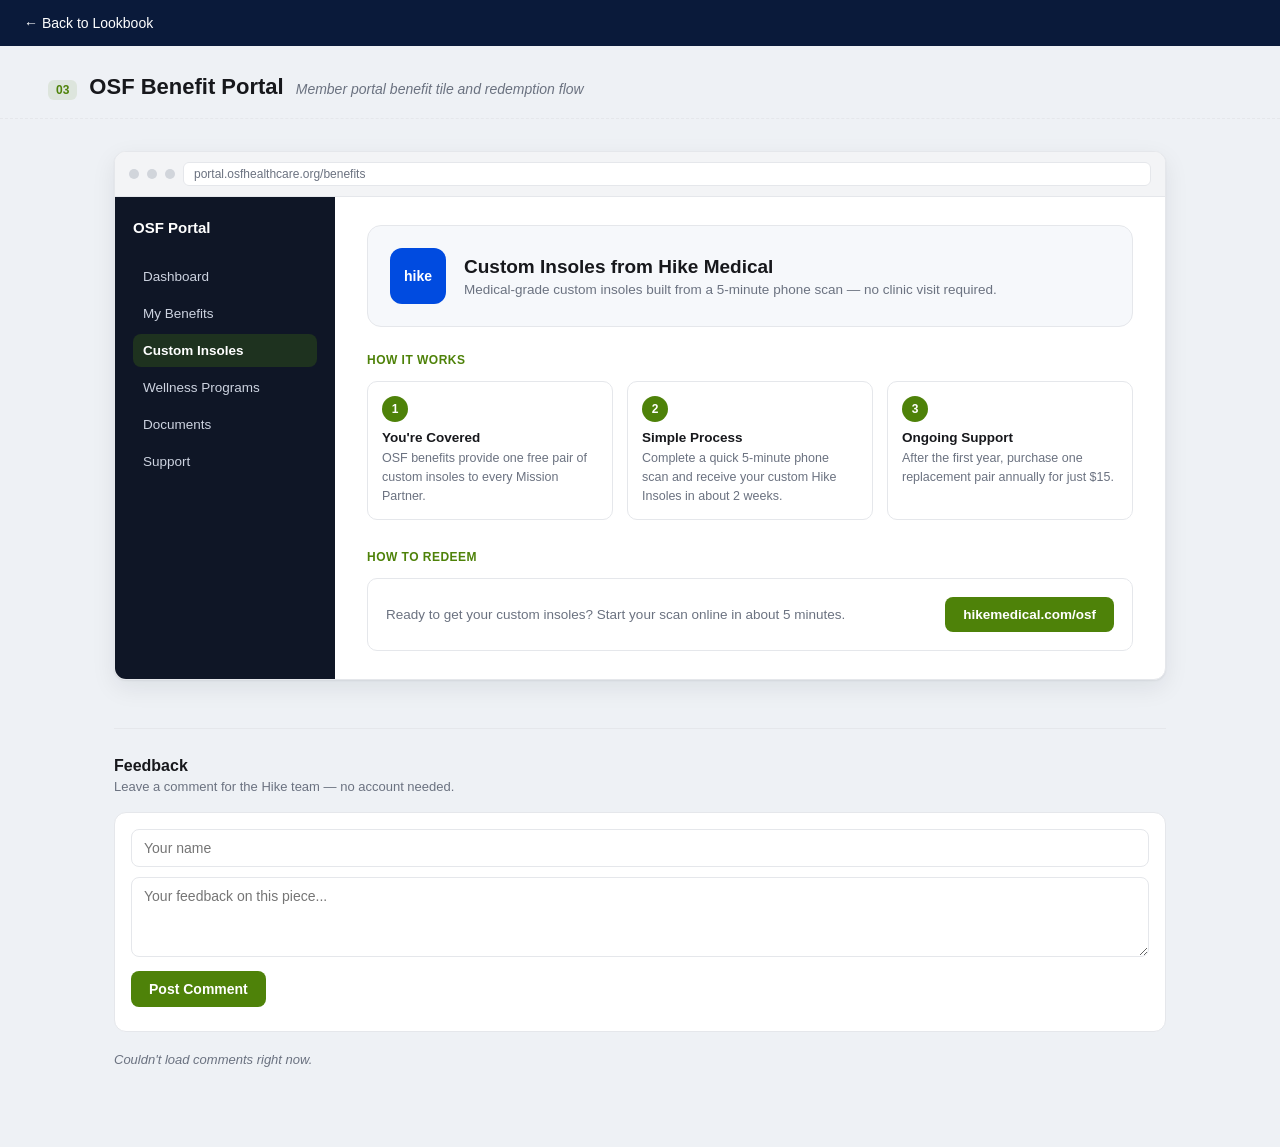
==== benefit-portal.html @ 9d8473a4 "Create benefit-portal.html" ====
<!DOCTYPE html>
<html lang="en">
<head>
<meta charset="UTF-8">
<meta name="viewport" content="width=device-width,initial-scale=1">
<title>OSF × Hike Medical — Benefit Portal Review</title>
<link rel="stylesheet" href="css/style.css">
<style>
  .bp-shell { display:grid; grid-template-columns: 220px 1fr; min-height: 480px; }
  .bp-side { background:#0f1626; color:#cdd3e0; padding:22px 18px; }
  .bp-side .brand { font-weight:800; color:#fff; font-size:15px; margin-bottom:24px; }
  .bp-side .item { padding:9px 10px; border-radius:8px; font-size:13.5px; margin-bottom:4px; }
  .bp-side .item.active { background: rgba(78,130,9,0.25); color:#fff; font-weight:700; }
  .bp-main { padding: 28px 32px; }
  .bp-tile { background:#f6f8fb; border:1px solid var(--border); border-radius:14px; padding:22px; display:flex; gap:18px; align-items:center; margin-bottom:26px; }
  .bp-logo { width:56px; height:56px; border-radius:12px; background:#004be0; color:#fff; display:flex; align-items:center; justify-content:center; font-weight:800; font-size:14px; flex-shrink:0; }
  .bp-tile h2 { margin:0 0 4px; font-size:19px; }
  .bp-tile p { margin:0; font-size:13.5px; color:var(--text-gray); }
  .bp-section h3 { font-size:12px; text-transform:uppercase; letter-spacing:.04em; color:var(--osf-green); margin:0 0 14px; }
  .bp-steps { display:grid; grid-template-columns: repeat(3,1fr); gap:14px; margin-bottom:30px; }
  .bp-step { background:#fff; border:1px solid var(--border); border-radius:10px; padding:14px; }
  .bp-step .n { width:26px; height:26px; border-radius:50%; background:var(--osf-green); color:#fff; font-weight:800; font-size:12px; display:flex; align-items:center; justify-content:center; margin-bottom:8px; }
  .bp-step b { font-size:13.5px; display:block; margin-bottom:4px; }
  .bp-step p { font-size:12.5px; color:var(--text-gray); margin:0; line-height:1.5; }
  .bp-redeem { background:#fff; border:1px solid var(--border); border-radius:10px; padding:18px; display:flex; align-items:center; justify-content:space-between; flex-wrap:wrap; gap:12px; }
  .bp-redeem p { margin:0; font-size:13.5px; color:var(--text-gray); }
  .bp-redeem a { background:var(--osf-green); color:#fff; font-weight:700; font-size:13.5px; padding:10px 18px; border-radius:8px; }
  @media (max-width:700px){ .bp-shell{grid-template-columns:1fr;} .bp-side{display:none;} .bp-steps{grid-template-columns:1fr;} }
</style>
</head>
<body>

<div class="subpage-bar"><a href="index.html">← Back to Lookbook</a></div>
<div class="subpage-title">
  <span class="num">03</span>
  <h2>OSF Benefit Portal</h2>
  <span class="desc">Member portal benefit tile and redemption flow</span>
</div>

<div class="subpage-content">
  <div class="frame">
    <div class="frame-chrome"><span class="dot"></span><span class="dot"></span><span class="dot"></span><span class="url-bar">portal.osfhealthcare.org/benefits</span></div>
    <div class="bp-shell">
      <div class="bp-side">
        <div class="brand">OSF Portal</div>
        <div class="item">Dashboard</div>
        <div class="item">My Benefits</div>
        <div class="item active">Custom Insoles</div>
        <div class="item">Wellness Programs</div>
        <div class="item">Documents</div>
        <div class="item">Support</div>
      </div>
      <div class="bp-main">
        <div class="bp-tile">
          <div class="bp-logo">hike</div>
          <div>
            <h2>Custom Insoles from Hike Medical</h2>
            <p>Medical-grade custom insoles built from a 5-minute phone scan — no clinic visit required.</p>
          </div>
        </div>

        <div class="bp-section">
          <h3>How It Works</h3>
          <div class="bp-steps">
            <div class="bp-step"><div class="n">1</div><b>You're Covered</b><p>OSF benefits provide one free pair of custom insoles to every Mission Partner.</p></div>
            <div class="bp-step"><div class="n">2</div><b>Simple Process</b><p>Complete a quick 5-minute phone scan and receive your custom Hike Insoles in about 2 weeks.</p></div>
            <div class="bp-step"><div class="n">3</div><b>Ongoing Support</b><p>After the first year, purchase one replacement pair annually for just $15.</p></div>
          </div>
        </div>

        <div class="bp-section">
          <h3>How to Redeem</h3>
          <div class="bp-redeem">
            <p>Ready to get your custom insoles? Start your scan online in about 5 minutes.</p>
            <a>hikemedical.com/osf</a>
          </div>
        </div>
      </div>
    </div>
  </div>

  <div id="comments-root" data-page="benefit-portal"></div>
</div>

<script src="js/comments-config.js"></script>
<script src="js/comments.js"></script>
</body>
</html>
---- css/style.css ----
/* OSF Lookbook — shared styles */

:root {
  --navy: #0a1a3a;
  --bg: #eef1f5;
  --card-bg: #ffffff;
  --text-dark: #17181c;
  --text-gray: #6b7280;
  --border: #e5e7eb;
  --osf-green: #4e8209;
  --osf-green-dark: #3a6207;
}

* { box-sizing: border-box; }

body {
  margin: 0;
  font-family: -apple-system, BlinkMacSystemFont, "Segoe UI", Helvetica, Arial, sans-serif;
  background: var(--bg);
  color: var(--text-dark);
}

a { color: inherit; text-decoration: none; }

/* Top bar on hub */
.hub-header {
  background: var(--navy);
  color: #fff;
  padding: 40px 48px;
}
.hub-header h1 {
  margin: 0 0 6px;
  font-size: 34px;
  font-weight: 800;
}
.hub-header p {
  margin: 0;
  color: #b7c0d6;
  font-size: 15px;
}

/* Top bar on sub-pages */
.subpage-bar {
  background: var(--navy);
  padding: 14px 24px;
}
.subpage-bar a {
  color: #fff;
  font-size: 14px;
  font-weight: 500;
}
.subpage-bar a:hover { text-decoration: underline; }

.subpage-title {
  display: flex;
  align-items: baseline;
  gap: 12px;
  padding: 28px 48px 18px;
  border-bottom: 1px dashed var(--border);
  flex-wrap: wrap;
}
.subpage-title .num {
  font-size: 12px;
  font-weight: 700;
  color: var(--osf-green);
  background: rgba(78,130,9,0.1);
  padding: 3px 8px;
  border-radius: 6px;
}
.subpage-title h2 {
  margin: 0;
  font-size: 22px;
  font-weight: 800;
}
.subpage-title .desc {
  color: var(--text-gray);
  font-style: italic;
  font-size: 14px;
}

.subpage-content {
  max-width: 1100px;
  margin: 32px auto 80px;
  padding: 0 24px;
}

/* Hub grid */
.grid {
  display: grid;
  grid-template-columns: repeat(3, 1fr);
  gap: 20px;
  max-width: 1150px;
  margin: 40px auto;
  padding: 0 24px;
}
@media (max-width: 900px) {
  .grid { grid-template-columns: repeat(2, 1fr); }
}
@media (max-width: 600px) {
  .grid { grid-template-columns: 1fr; }
}

.card {
  background: var(--card-bg);
  border-radius: 14px;
  padding: 22px 22px 24px;
  box-shadow: 0 1px 2px rgba(16,24,40,0.06), 0 1px 3px rgba(16,24,40,0.08);
  transition: transform .15s ease, box-shadow .15s ease;
  display: block;
}
.card:hover {
  transform: translateY(-2px);
  box-shadow: 0 4px 14px rgba(16,24,40,0.12);
}
.card .label {
  font-size: 11px;
  font-weight: 800;
  letter-spacing: 0.06em;
  color: var(--osf-green);
  text-transform: uppercase;
  margin-bottom: 8px;
  display: block;
}
.card h3 {
  margin: 0 0 8px;
  font-size: 18px;
  font-weight: 800;
}
.card p {
  margin: 0;
  font-size: 13.5px;
  color: var(--text-gray);
  line-height: 1.45;
}

/* Generic mockup frame (browser-chrome style) */
.frame {
  background: #fff;
  border-radius: 12px;
  overflow: hidden;
  box-shadow: 0 1px 2px rgba(16,24,40,0.06), 0 8px 24px rgba(16,24,40,0.08);
  border: 1px solid var(--border);
}
.frame-chrome {
  background: #f3f4f6;
  border-bottom: 1px solid var(--border);
  padding: 10px 14px;
  display: flex;
  align-items: center;
  gap: 8px;
}
.frame-chrome .dot {
  width: 10px; height: 10px; border-radius: 50%; background: #d1d5db;
}
.frame-chrome .url-bar {
  flex: 1;
  background: #fff;
  border: 1px solid var(--border);
  border-radius: 6px;
  padding: 4px 10px;
  font-size: 12px;
  color: var(--text-gray);
}

/* Comment widget */
.comments-block {
  margin-top: 48px;
  border-top: 1px solid var(--border);
  padding-top: 28px;
}
.comments-block h3 {
  font-size: 16px;
  font-weight: 800;
  margin: 0 0 4px;
}
.comments-block .sub {
  font-size: 13px;
  color: var(--text-gray);
  margin: 0 0 18px;
}
.comment-form {
  background: #fff;
  border: 1px solid var(--border);
  border-radius: 12px;
  padding: 16px;
  margin-bottom: 20px;
}
.comment-form input,
.comment-form textarea {
  width: 100%;
  font-family: inherit;
  font-size: 14px;
  padding: 10px 12px;
  border: 1px solid var(--border);
  border-radius: 8px;
  margin-bottom: 10px;
  resize: vertical;
}
.comment-form textarea { min-height: 80px; }
.comment-form button {
  background: var(--osf-green);
  color: #fff;
  border: none;
  padding: 10px 18px;
  border-radius: 8px;
  font-size: 14px;
  font-weight: 700;
  cursor: pointer;
}
.comment-form button:hover { background: var(--osf-green-dark); }
.comment-form button:disabled { opacity: 0.6; cursor: default; }
.comment-status {
  font-size: 13px;
  margin-top: 8px;
  color: var(--text-gray);
}
.comment-list { display: flex; flex-direction: column; gap: 12px; }
.comment-item {
  background: #fff;
  border: 1px solid var(--border);
  border-radius: 10px;
  padding: 12px 14px;
}
.comment-item .meta {
  display: flex;
  justify-content: space-between;
  font-size: 12px;
  color: var(--text-gray);
  margin-bottom: 4px;
}
.comment-item .name { font-weight: 700; color: var(--text-dark); }
.comment-item .text { font-size: 14px; line-height: 1.5; white-space: pre-wrap; }
.comment-empty { font-size: 13px; color: var(--text-gray); font-style: italic; }
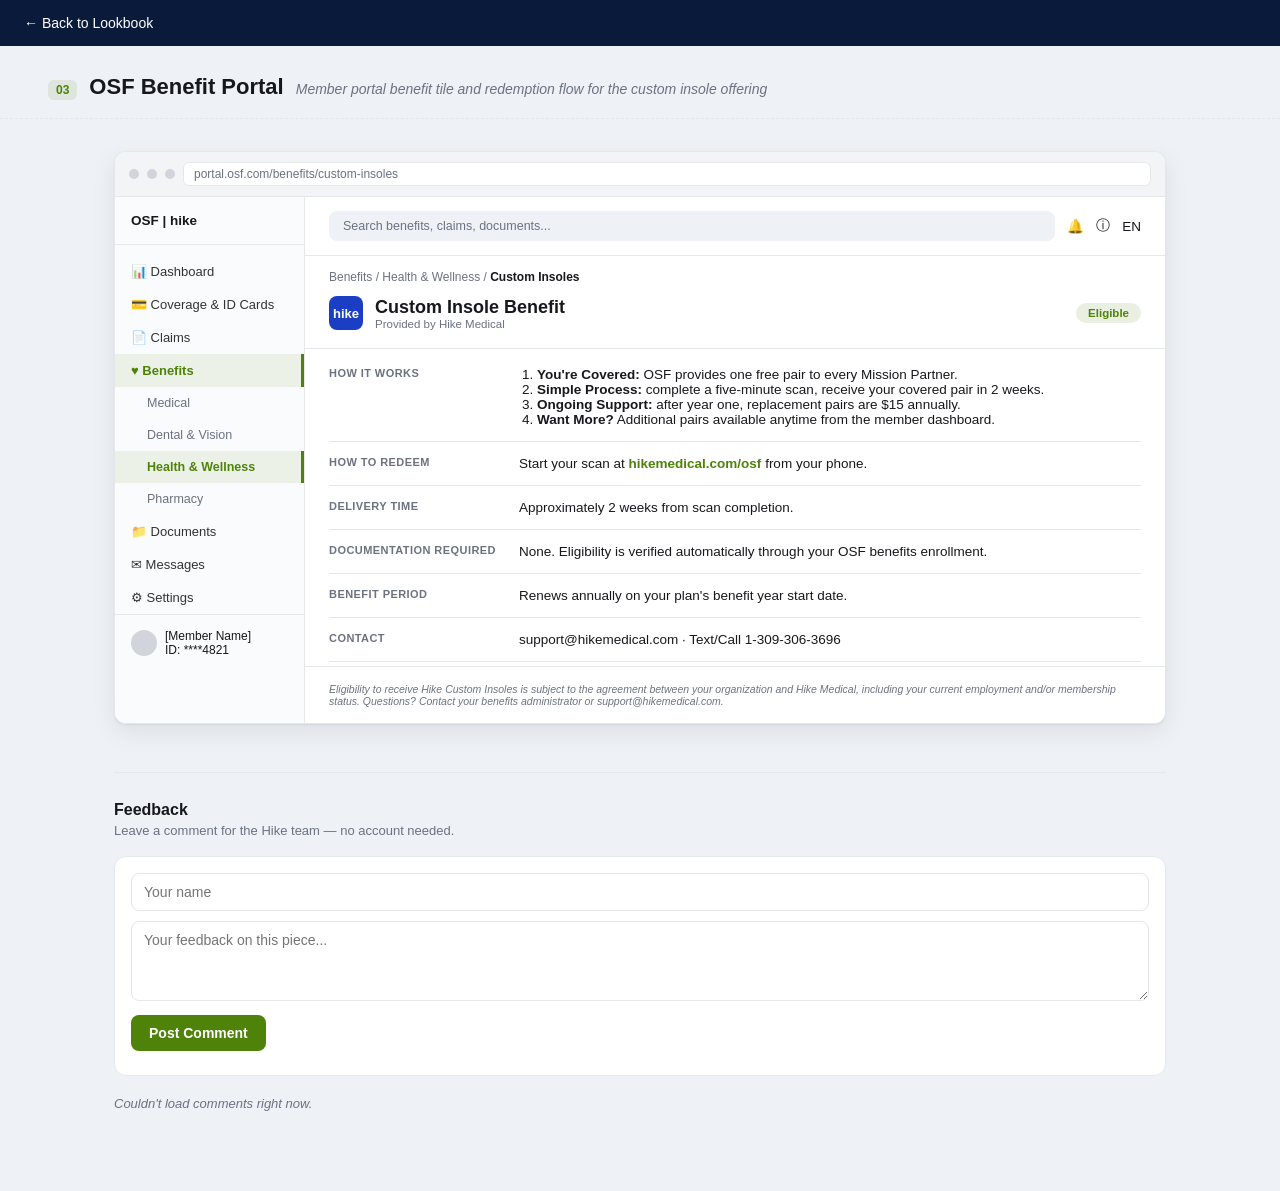
==== commit f489ba88: "Update benefit-portal.html" ====
--- a/benefit-portal.html
+++ b/benefit-portal.html
@@ -6,26 +6,34 @@
 <title>OSF × Hike Medical — Benefit Portal Review</title>
 <link rel="stylesheet" href="css/style.css">
 <style>
-  .bp-shell { display:grid; grid-template-columns: 220px 1fr; min-height: 480px; }
-  .bp-side { background:#0f1626; color:#cdd3e0; padding:22px 18px; }
-  .bp-side .brand { font-weight:800; color:#fff; font-size:15px; margin-bottom:24px; }
-  .bp-side .item { padding:9px 10px; border-radius:8px; font-size:13.5px; margin-bottom:4px; }
-  .bp-side .item.active { background: rgba(78,130,9,0.25); color:#fff; font-weight:700; }
-  .bp-main { padding: 28px 32px; }
-  .bp-tile { background:#f6f8fb; border:1px solid var(--border); border-radius:14px; padding:22px; display:flex; gap:18px; align-items:center; margin-bottom:26px; }
-  .bp-logo { width:56px; height:56px; border-radius:12px; background:#004be0; color:#fff; display:flex; align-items:center; justify-content:center; font-weight:800; font-size:14px; flex-shrink:0; }
-  .bp-tile h2 { margin:0 0 4px; font-size:19px; }
-  .bp-tile p { margin:0; font-size:13.5px; color:var(--text-gray); }
-  .bp-section h3 { font-size:12px; text-transform:uppercase; letter-spacing:.04em; color:var(--osf-green); margin:0 0 14px; }
-  .bp-steps { display:grid; grid-template-columns: repeat(3,1fr); gap:14px; margin-bottom:30px; }
-  .bp-step { background:#fff; border:1px solid var(--border); border-radius:10px; padding:14px; }
-  .bp-step .n { width:26px; height:26px; border-radius:50%; background:var(--osf-green); color:#fff; font-weight:800; font-size:12px; display:flex; align-items:center; justify-content:center; margin-bottom:8px; }
-  .bp-step b { font-size:13.5px; display:block; margin-bottom:4px; }
-  .bp-step p { font-size:12.5px; color:var(--text-gray); margin:0; line-height:1.5; }
-  .bp-redeem { background:#fff; border:1px solid var(--border); border-radius:10px; padding:18px; display:flex; align-items:center; justify-content:space-between; flex-wrap:wrap; gap:12px; }
-  .bp-redeem p { margin:0; font-size:13.5px; color:var(--text-gray); }
-  .bp-redeem a { background:var(--osf-green); color:#fff; font-weight:700; font-size:13.5px; padding:10px 18px; border-radius:8px; }
-  @media (max-width:700px){ .bp-shell{grid-template-columns:1fr;} .bp-side{display:none;} .bp-steps{grid-template-columns:1fr;} }
+  .bp-page { display:flex; background:#fff; font-size:13.5px; min-height:520px; }
+  .bp-side { width:190px; flex-shrink:0; background:#fafbfc; border-right:1px solid var(--border); padding:16px 0; }
+  .bp-side .brand { display:flex; align-items:center; gap:8px; font-weight:800; padding: 0 16px 16px; border-bottom:1px solid var(--border); margin-bottom:10px; }
+  .bp-side ul { list-style:none; margin:0; padding:0; }
+  .bp-side li { padding:9px 16px; font-size:13px; color:#333; display:flex; align-items:center; gap:8px; }
+  .bp-side li.active { color: var(--osf-green); font-weight:700; background:rgba(78,130,9,.08); border-right:3px solid var(--osf-green); }
+  .bp-side li.sub { padding-left:32px; font-size:12.5px; color: var(--text-gray); }
+  .bp-side li.sub.active { color: var(--osf-green); font-weight:700; }
+  .bp-main { flex:1; }
+  .bp-topbar { display:flex; align-items:center; gap:12px; padding:14px 24px; border-bottom:1px solid var(--border); }
+  .bp-search { flex:1; background: var(--bg); border-radius:8px; padding:8px 14px; font-size:12.5px; color: var(--text-gray); }
+  .bp-crumb { padding: 14px 24px 0; font-size:12px; color: var(--text-gray); }
+  .bp-crumb b { color: var(--text-dark); }
+  .bp-header { display:flex; align-items:center; justify-content:space-between; padding: 12px 24px 18px; border-bottom:1px solid var(--border); }
+  .bp-header .left { display:flex; align-items:center; gap:12px; }
+  .bp-icon { width:34px; height:34px; border-radius:8px; background:#1a3fc4; color:#fff; display:flex; align-items:center; justify-content:center; font-size:13px; font-weight:800; }
+  .bp-header h2 { margin:0; font-size:18px; }
+  .bp-header .by { font-size:11.5px; color: var(--text-gray); }
+  .bp-tag { background:rgba(78,130,9,.12); color: var(--osf-green); font-weight:700; font-size:11.5px; padding:4px 12px; border-radius:20px; }
+  .bp-rows { padding: 4px 24px; }
+  .bp-row { display:flex; gap:20px; padding:14px 0; border-bottom:1px solid var(--border); }
+  .bp-row .k { width:170px; flex-shrink:0; font-size:11px; font-weight:800; letter-spacing:.04em; color: var(--text-gray); }
+  .bp-row .v { font-size:13.5px; }
+  .bp-row .v ol { margin:0; padding-left:18px; }
+  .bp-row .v a { color: var(--osf-green); font-weight:700; }
+  .bp-footer-user { margin-top:auto; padding:14px 16px; border-top:1px solid var(--border); display:flex; align-items:center; gap:8px; font-size:12px; }
+  .bp-footer-user .av { width:26px; height:26px; border-radius:50%; background:#d1d5db; }
+  .bp-disclaimer { padding: 16px 24px; font-size:10.5px; color: var(--text-gray); font-style:italic; border-top:1px solid var(--border); }
 </style>
 </head>
 <body>
@@ -34,47 +42,57 @@
 <div class="subpage-title">
   <span class="num">03</span>
   <h2>OSF Benefit Portal</h2>
-  <span class="desc">Member portal benefit tile and redemption flow</span>
+  <span class="desc">Member portal benefit tile and redemption flow for the custom insole offering</span>
 </div>
 
 <div class="subpage-content">
   <div class="frame">
-    <div class="frame-chrome"><span class="dot"></span><span class="dot"></span><span class="dot"></span><span class="url-bar">portal.osfhealthcare.org/benefits</span></div>
-    <div class="bp-shell">
+    <div class="frame-chrome"><span class="dot"></span><span class="dot"></span><span class="dot"></span><span class="url-bar">portal.osf.com/benefits/custom-insoles</span></div>
+    <div class="bp-page">
       <div class="bp-side">
-        <div class="brand">OSF Portal</div>
-        <div class="item">Dashboard</div>
-        <div class="item">My Benefits</div>
-        <div class="item active">Custom Insoles</div>
-        <div class="item">Wellness Programs</div>
-        <div class="item">Documents</div>
-        <div class="item">Support</div>
+        <div class="brand">OSF | hike</div>
+        <ul>
+          <li>📊 Dashboard</li>
+          <li>💳 Coverage & ID Cards</li>
+          <li>📄 Claims</li>
+          <li class="active">♥ Benefits</li>
+          <li class="sub">Medical</li>
+          <li class="sub">Dental & Vision</li>
+          <li class="sub active">Health & Wellness</li>
+          <li class="sub">Pharmacy</li>
+          <li>📁 Documents</li>
+          <li>✉ Messages</li>
+          <li>⚙ Settings</li>
+        </ul>
+        <div class="bp-footer-user"><span class="av"></span> [Member Name]<br>ID: ****4821</div>
       </div>
       <div class="bp-main">
-        <div class="bp-tile">
-          <div class="bp-logo">hike</div>
-          <div>
-            <h2>Custom Insoles from Hike Medical</h2>
-            <p>Medical-grade custom insoles built from a 5-minute phone scan — no clinic visit required.</p>
+        <div class="bp-topbar"><div class="bp-search">Search benefits, claims, documents...</div><span>🔔</span><span>ⓘ</span><span>EN</span></div>
+        <div class="bp-crumb">Benefits / Health & Wellness / <b>Custom Insoles</b></div>
+        <div class="bp-header">
+          <div class="left">
+            <div class="bp-icon">hike</div>
+            <div><h2>Custom Insole Benefit</h2><div class="by">Provided by Hike Medical</div></div>
           </div>
+          <div class="bp-tag">Eligible</div>
         </div>
-
-        <div class="bp-section">
-          <h3>How It Works</h3>
-          <div class="bp-steps">
-            <div class="bp-step"><div class="n">1</div><b>You're Covered</b><p>OSF benefits provide one free pair of custom insoles to every Mission Partner.</p></div>
-            <div class="bp-step"><div class="n">2</div><b>Simple Process</b><p>Complete a quick 5-minute phone scan and receive your custom Hike Insoles in about 2 weeks.</p></div>
-            <div class="bp-step"><div class="n">3</div><b>Ongoing Support</b><p>After the first year, purchase one replacement pair annually for just $15.</p></div>
+        <div class="bp-rows">
+          <div class="bp-row">
+            <div class="k">HOW IT WORKS</div>
+            <div class="v"><ol>
+              <li><b>You're Covered:</b> OSF provides one free pair to every Mission Partner.</li>
+              <li><b>Simple Process:</b> complete a five-minute scan, receive your covered pair in 2 weeks.</li>
+              <li><b>Ongoing Support:</b> after year one, replacement pairs are $15 annually.</li>
+              <li><b>Want More?</b> Additional pairs available anytime from the member dashboard.</li>
+            </ol></div>
           </div>
+          <div class="bp-row"><div class="k">HOW TO REDEEM</div><div class="v">Start your scan at <a>hikemedical.com/osf</a> from your phone.</div></div>
+          <div class="bp-row"><div class="k">DELIVERY TIME</div><div class="v">Approximately 2 weeks from scan completion.</div></div>
+          <div class="bp-row"><div class="k">DOCUMENTATION REQUIRED</div><div class="v">None. Eligibility is verified automatically through your OSF benefits enrollment.</div></div>
+          <div class="bp-row"><div class="k">BENEFIT PERIOD</div><div class="v">Renews annually on your plan's benefit year start date.</div></div>
+          <div class="bp-row"><div class="k">CONTACT</div><div class="v">support@hikemedical.com · Text/Call 1-309-306-3696</div></div>
         </div>
-
-        <div class="bp-section">
-          <h3>How to Redeem</h3>
-          <div class="bp-redeem">
-            <p>Ready to get your custom insoles? Start your scan online in about 5 minutes.</p>
-            <a>hikemedical.com/osf</a>
-          </div>
-        </div>
+        <div class="bp-disclaimer">Eligibility to receive Hike Custom Insoles is subject to the agreement between your organization and Hike Medical, including your current employment and/or membership status. Questions? Contact your benefits administrator or support@hikemedical.com.</div>
       </div>
     </div>
   </div>
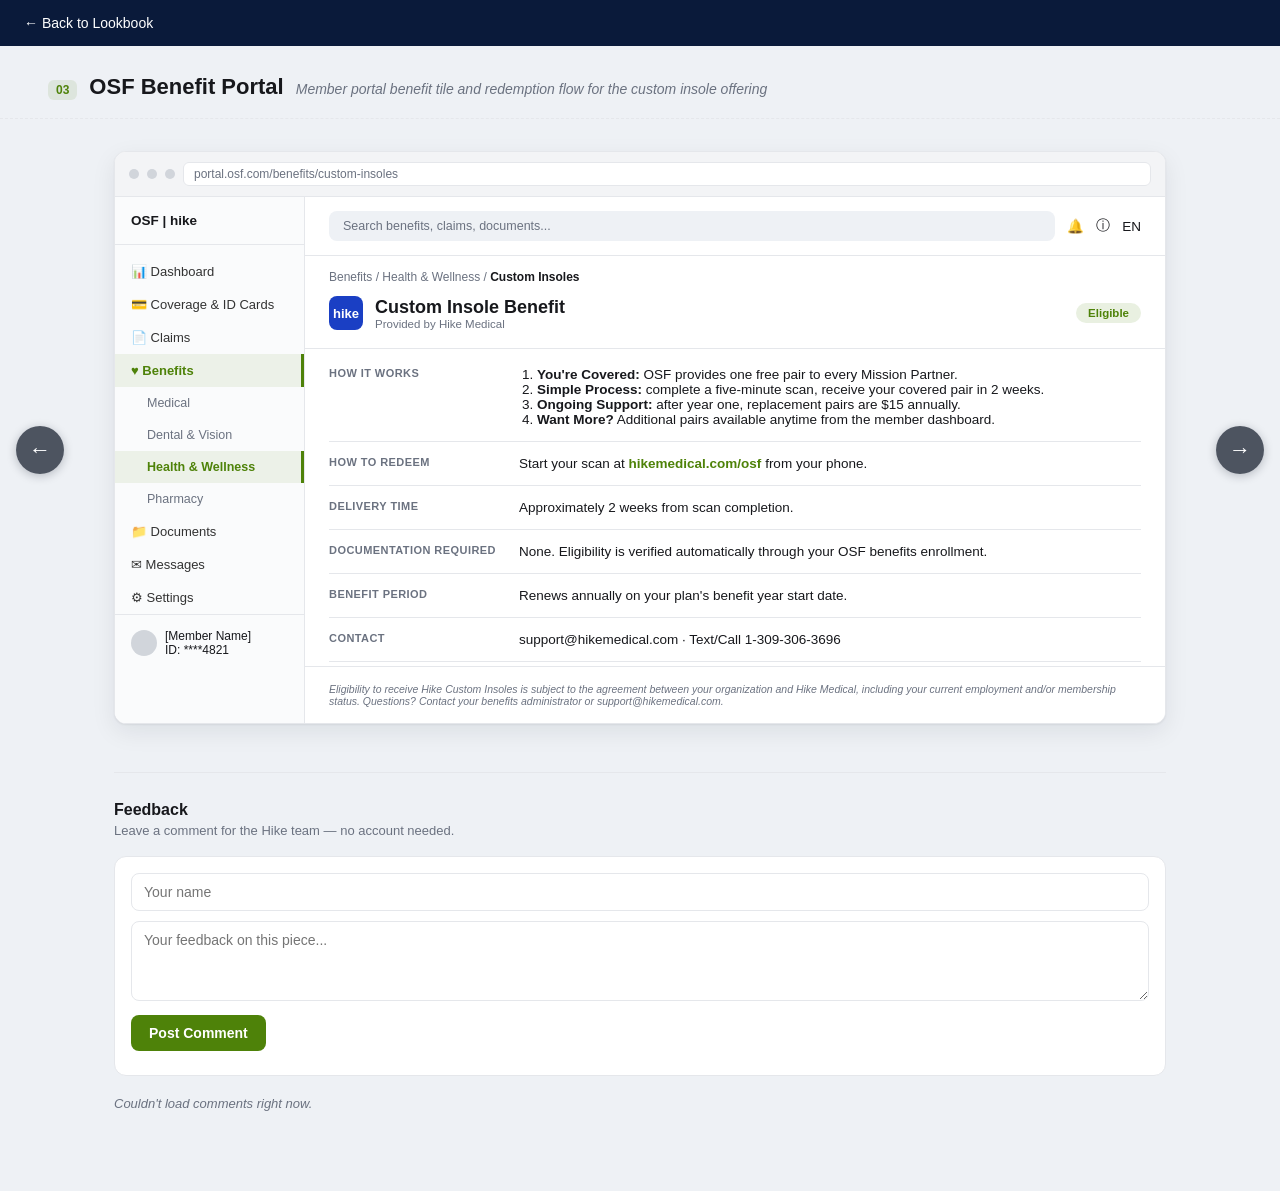
==== commit 33b731f0: "Update benefit-portal.html" ====
--- a/benefit-portal.html
+++ b/benefit-portal.html
@@ -102,5 +102,6 @@
 
 <script src="js/comments-config.js"></script>
 <script src="js/comments.js"></script>
+<script src="js/nav.js"></script>
 </body>
 </html>
